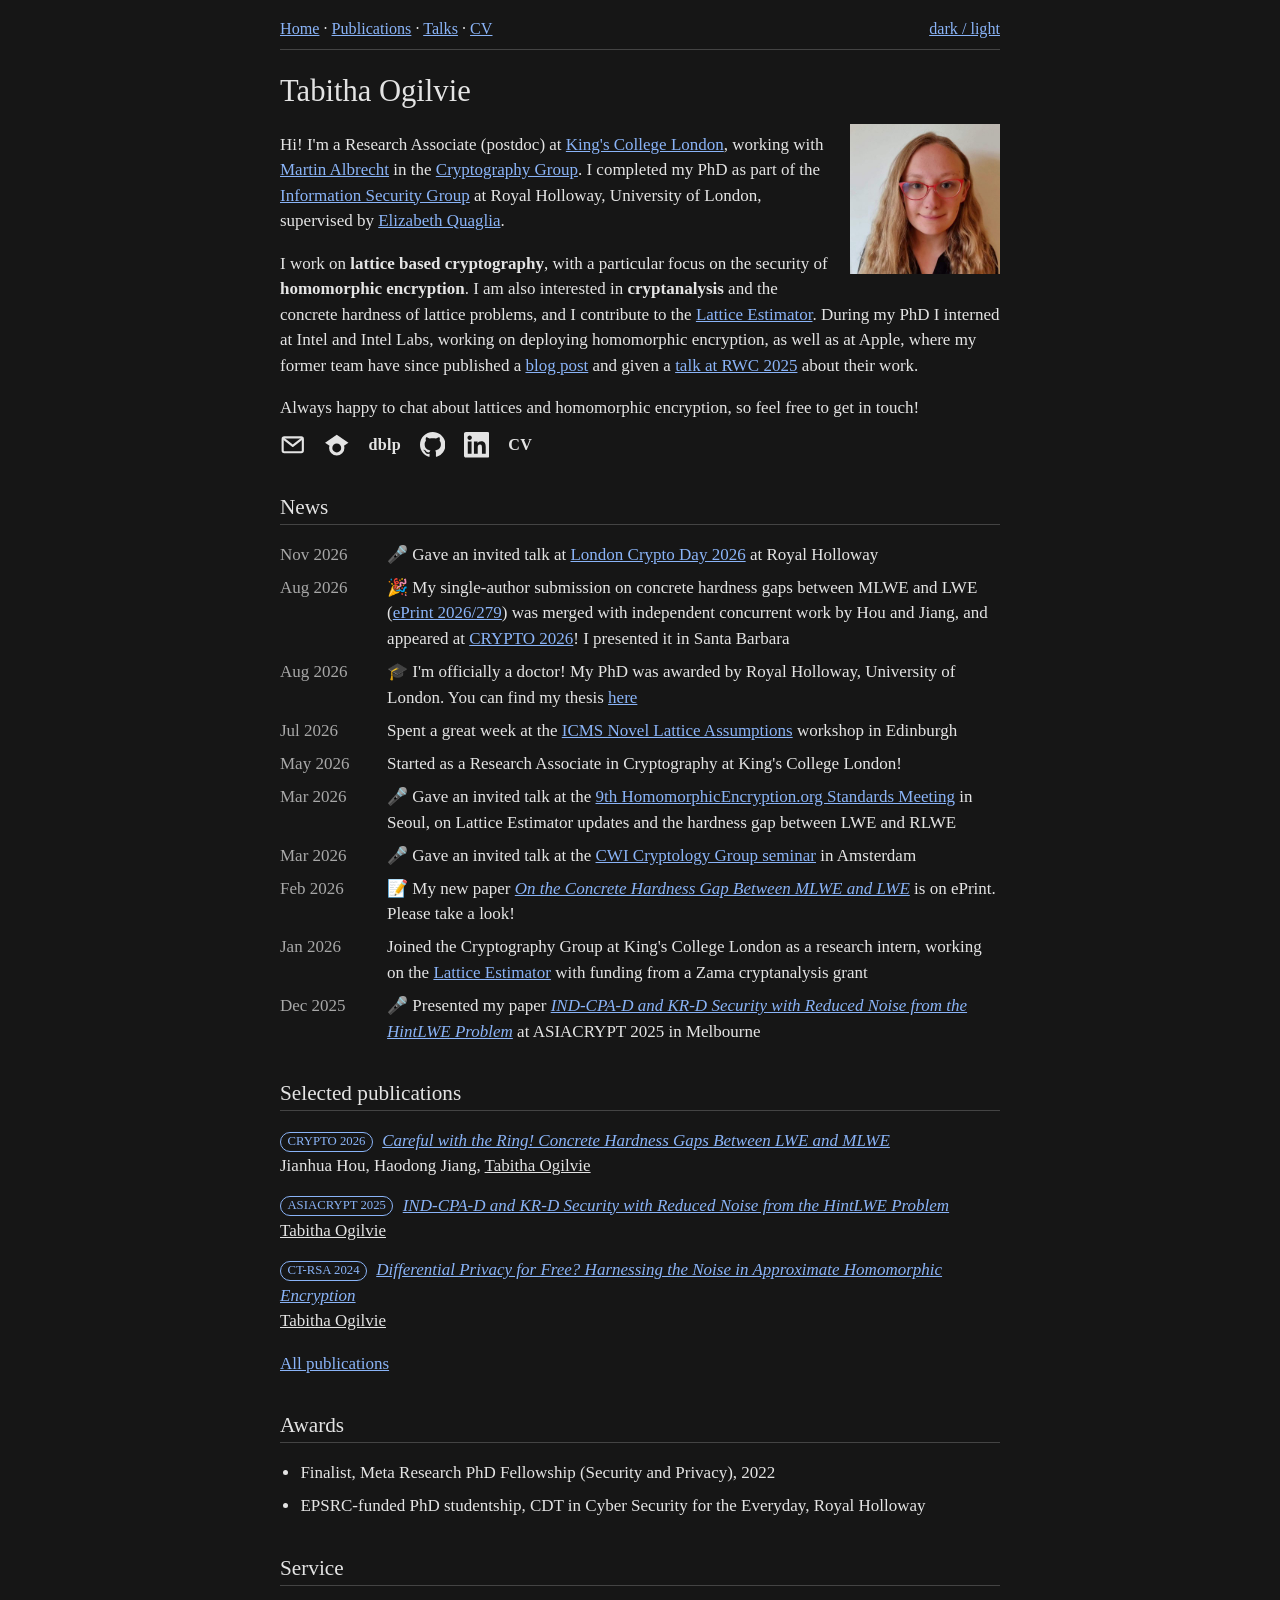
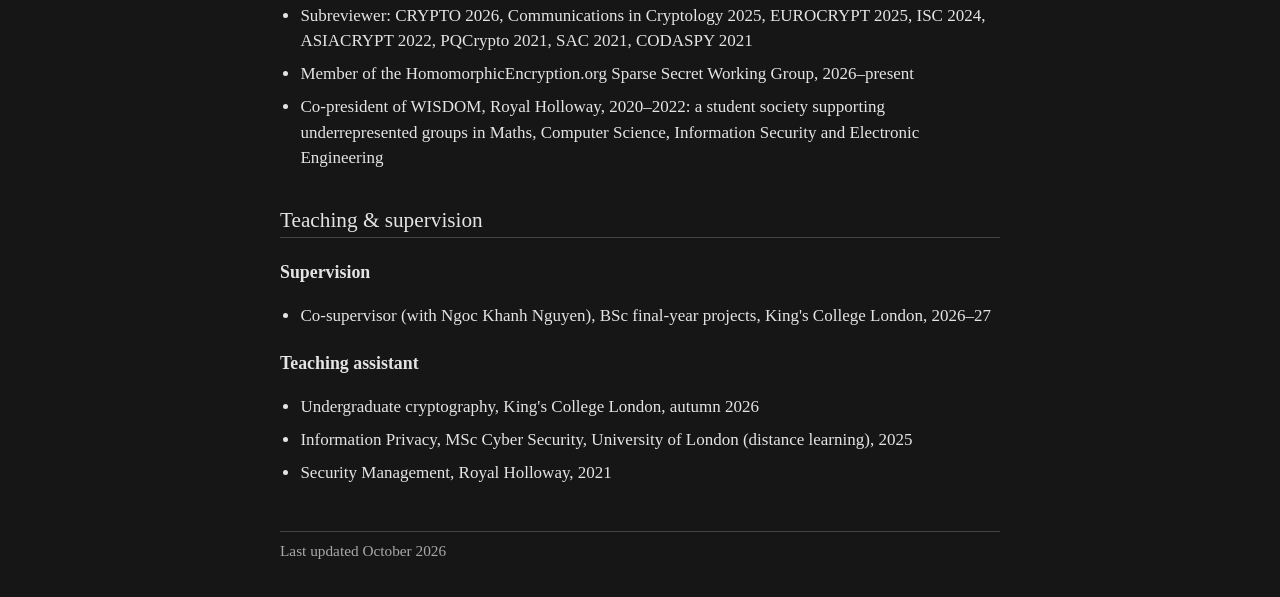
==== index.html @ 5a4b7d9f "Initial version of personal website" ====
<!DOCTYPE html>
<html lang="en">
<head>
  <meta charset="utf-8">
  <meta name="viewport" content="width=device-width, initial-scale=1">
  <title>Tabitha Ogilvie</title>
  <meta name="description" content="Tabitha Ogilvie, Research Associate in Cryptography at King's College London.">
  <script>
    try { var t = localStorage.getItem("theme"); if (t) document.documentElement.setAttribute("data-theme", t); } catch (e) {}
  </script>
  <link rel="stylesheet" href="style.css">
</head>
<body>

<nav>
  <span>
    <a href="index.html">Home</a> ·
    <a href="publications.html">Publications</a> ·
    <a href="talks.html">Talks</a> ·
    <a href="cv.pdf">CV</a>
  </span>
  <button type="button" id="theme-toggle">dark / light</button>
</nav>

<h1>Tabitha Ogilvie</h1>

<img class="photo" src="photo.jpg" width="150" height="150"
     alt="Tabitha Ogilvie">

<p>
  Hi! I'm a Research Associate (postdoc) at
  <a href="https://www.kcl.ac.uk/">King's College London</a>, working with
  <a href="https://malb.io/">Martin Albrecht</a> in the
  <a href="https://cryptographers.kcl.ac.uk/">Cryptography Group</a>.
  I completed my PhD as part of the
  <a href="https://www.royalholloway.ac.uk/research-and-education/subjects/information-security/">Information Security Group</a>
  at Royal Holloway, University of London, supervised by
  <a href="https://pure.royalholloway.ac.uk/en/persons/elizabeth-quaglia">Elizabeth Quaglia</a>.
</p>
<p>
  I work on <strong>lattice based cryptography</strong>, with a particular focus on the
  security of <strong>homomorphic encryption</strong>. I am also interested in
  <strong>cryptanalysis</strong> and the concrete hardness of lattice problems, and I contribute to the
  <a href="https://github.com/malb/lattice-estimator">Lattice Estimator</a>.
  During my PhD I interned at Intel and Intel Labs, working on deploying
  homomorphic encryption, as well as at Apple, where my former team have since
  published a <a href="https://machinelearning.apple.com/research/homomorphic-encryption">blog post</a>
  and given a <a href="https://youtu.be/goQA0dO0M7c">talk at RWC 2025</a> about their work.
</p>

<p class="contact">
  Always happy to chat about lattices and homomorphic encryption, so feel free to get in touch!
</p>
<p class="icons">
  <a id="email-link" href="#" title="Email" aria-label="Email" data-u="tabitha.l.ogilvie" data-d="gmail.com">
    <svg viewBox="0 0 24 24" aria-hidden="true" fill="none" stroke="currentColor" stroke-width="2" stroke-linejoin="round"><rect x="2.5" y="5" width="19" height="14" rx="1.5"/><path d="M3 6l9 7 9-7"/></svg>
  </a>
  <a href="https://scholar.google.com/citations?user=XEVjf0gAAAAJ" title="Google Scholar" aria-label="Google Scholar">
    <svg viewBox="0 0 24 24" aria-hidden="true" fill="currentColor"><path d="M12 2.5 1 10l4.2 2.9A7.2 7.2 0 0 0 4.8 15a7.2 7.2 0 0 0 14.4 0c0-.7-.1-1.4-.4-2.1L23 10z"/><circle cx="12" cy="15" r="4.2" fill="var(--bg)"/></svg>
  </a>
  <a href="https://dblp.org/pid/281/6077" title="dblp" aria-label="dblp" class="text-icon">dblp</a>
  <a href="https://github.com/TabOg" title="GitHub" aria-label="GitHub">
    <svg viewBox="0 0 16 16" aria-hidden="true" fill="currentColor"><path d="M8 0C3.58 0 0 3.58 0 8c0 3.54 2.29 6.53 5.47 7.59.4.07.55-.17.55-.38 0-.19-.01-.82-.01-1.49-2.01.37-2.53-.49-2.69-.94-.09-.23-.48-.94-.82-1.13-.28-.15-.68-.52-.01-.53.63-.01 1.08.58 1.23.82.72 1.21 1.87.87 2.33.66.07-.52.28-.87.51-1.07-1.78-.2-3.64-.89-3.64-3.95 0-.87.31-1.59.82-2.15-.08-.2-.36-1.02.08-2.12 0 0 .67-.21 2.2.82.64-.18 1.32-.27 2-.27.68 0 1.36.09 2 .27 1.53-1.04 2.2-.82 2.2-.82.44 1.1.16 1.92.08 2.12.51.56.82 1.27.82 2.15 0 3.07-1.87 3.75-3.65 3.95.29.25.54.73.54 1.48 0 1.07-.01 1.93-.01 2.2 0 .21.15.46.55.38A8.013 8.013 0 0016 8c0-4.42-3.58-8-8-8z"/></svg>
  </a>
  <a href="https://uk.linkedin.com/in/tabitha-ogilvie-12b658196" title="LinkedIn" aria-label="LinkedIn">
    <svg viewBox="0 0 24 24" aria-hidden="true" fill="currentColor"><path d="M20.447 20.452h-3.554v-5.569c0-1.328-.027-3.037-1.852-3.037-1.853 0-2.136 1.445-2.136 2.939v5.667H9.351V9h3.414v1.561h.046c.477-.9 1.637-1.85 3.37-1.85 3.601 0 4.267 2.37 4.267 5.455v6.286zM5.337 7.433c-1.144 0-2.063-.926-2.063-2.065 0-1.138.92-2.063 2.063-2.063 1.14 0 2.064.925 2.064 2.063 0 1.139-.925 2.065-2.064 2.065zm1.782 13.019H3.555V9h3.564v11.452zM22.225 0H1.771C.792 0 0 .774 0 1.729v20.542C0 23.227.792 24 1.771 24h20.451C23.2 24 24 23.227 24 22.271V1.729C24 .774 23.2 0 22.222 0h.003z"/></svg>
  </a>
  <a href="cv.pdf" title="CV" aria-label="CV (PDF)" class="text-icon">CV</a>
</p>

<h2>News</h2>
<ul class="news">
  <li><span class="date">Nov 2026</span>
    <span data-until="2026-11-06"><span class="badge">upcoming</span> I'll be giving an invited talk at <a href="https://sites.google.com/view/london-crypto-day/lcd2026">London Crypto Day 2026</a> on 6 November. Come say hi! 👋</span>
    <span data-from="2026-11-07">🎤 Gave an invited talk at <a href="https://sites.google.com/view/london-crypto-day/lcd2026">London Crypto Day 2026</a> at Royal Holloway</span></li>
  <li><span class="date">Aug 2026</span>
    <span>🎉 My single-author submission on concrete hardness gaps between MLWE and LWE (<a href="https://eprint.iacr.org/2026/279">ePrint 2026/279</a>) was merged with independent concurrent work by Hou and Jiang, and appeared at <a href="https://link.springer.com/chapter/10.1007/978-3-032-35377-1_15">CRYPTO 2026</a>! I presented it in Santa Barbara</span></li>
  <li><span class="date">Aug 2026</span>
    <span>🎓 I'm officially a doctor! My PhD was awarded by Royal Holloway, University of London. You can find my thesis <a href="https://pure.royalholloway.ac.uk/en/publications/on-the-security-and-privacy-of-approximate-homomorphic-encryption/">here</a></span></li>
  <li><span class="date">Jul 2026</span>
    <span>Spent a great week at the <a href="https://icms.ac.uk/activities/workshop/novel-lattice-assumptions/">ICMS Novel Lattice Assumptions</a> workshop in Edinburgh</span></li>
  <li><span class="date">May 2026</span>
    <span>Started as a Research Associate in Cryptography at King's College London!</span></li>
  <li><span class="date">Mar 2026</span>
    <span>🎤 Gave an invited talk at the <a href="https://homomorphicencryption.org/9th-homomorphicencryption-org-standards-meeting/">9th HomomorphicEncryption.org Standards Meeting</a> in Seoul, on Lattice Estimator updates and the hardness gap between LWE and RLWE</span></li>
  <li><span class="date">Mar 2026</span>
    <span>🎤 Gave an invited talk at the <a href="https://projects.cwi.nl/crypto/internalseminar.php?y=2026">CWI Cryptology Group seminar</a> in Amsterdam</span></li>
  <li><span class="date">Feb 2026</span>
    <span>📝 My new paper <a href="https://eprint.iacr.org/2026/279"><em>On the Concrete Hardness Gap Between MLWE and LWE</em></a> is on ePrint. Please take a look!</span></li>
  <li><span class="date">Jan 2026</span>
    <span>Joined the Cryptography Group at King's College London as a research intern, working on the <a href="https://github.com/malb/lattice-estimator">Lattice Estimator</a> with funding from a Zama cryptanalysis grant</span></li>
  <li><span class="date">Dec 2025</span>
    <span>🎤 Presented my paper <a href="https://eprint.iacr.org/2025/1618"><em>IND-CPA-D and KR-D Security with Reduced Noise from the HintLWE Problem</em></a> at ASIACRYPT 2025 in Melbourne</span></li>
</ul>

<h2>Selected publications</h2>
<ul class="selected">
  <li><span class="badge venue">CRYPTO 2026</span>
    <a href="https://link.springer.com/chapter/10.1007/978-3-032-35377-1_15"><em>Careful with the Ring! Concrete Hardness Gaps Between LWE and MLWE</em></a><br>
    Jianhua Hou, Haodong Jiang, <u>Tabitha Ogilvie</u></li>
  <li><span class="badge venue">ASIACRYPT 2025</span>
    <a href="https://eprint.iacr.org/2025/1618"><em>IND-CPA-D and KR-D Security with Reduced Noise from the HintLWE Problem</em></a><br>
    <u>Tabitha Ogilvie</u></li>
  <li><span class="badge venue">CT-RSA 2024</span>
    <a href="https://eprint.iacr.org/2023/701"><em>Differential Privacy for Free? Harnessing the Noise in Approximate Homomorphic Encryption</em></a><br>
    <u>Tabitha Ogilvie</u></li>
</ul>
<p><a href="publications.html">All publications</a></p>

<h2>Awards</h2>
<ul>
  <li>Finalist, Meta Research PhD Fellowship (Security and Privacy), 2022</li>
  <li>EPSRC-funded PhD studentship, CDT in Cyber Security for the Everyday, Royal Holloway</li>
</ul>

<h2>Service</h2>
<ul>
  <li>Subreviewer: CRYPTO 2026, Communications in Cryptology 2025, EUROCRYPT 2025,
    ISC 2024, ASIACRYPT 2022, PQCrypto 2021, SAC 2021, CODASPY 2021</li>
  <li>Member of the HomomorphicEncryption.org Sparse Secret Working Group, 2026–present</li>
  <li>Co-president of WISDOM, Royal Holloway, 2020–2022: a student society
    supporting underrepresented groups in Maths, Computer Science,
    Information Security and Electronic Engineering</li>
</ul>

<h2>Teaching &amp; supervision</h2>
<h3>Supervision</h3>
<ul>
  <li>Co-supervisor (with Ngoc Khanh Nguyen), BSc final-year projects, King's College London, 2026–27</li>
</ul>
<h3>Teaching assistant</h3>
<ul>
  <li>Undergraduate cryptography, King's College London, autumn 2026</li>
  <li>Information Privacy, MSc Cyber Security, University of London (distance learning), 2025</li>
  <li>Security Management, Royal Holloway, 2021</li>
</ul>

<footer>
  Last updated October 2026
</footer>

<script>
  document.getElementById("theme-toggle").addEventListener("click", function () {
    var root = document.documentElement;
    var cur = root.getAttribute("data-theme") || "dark";
    var next = cur === "dark" ? "light" : "dark";
    root.setAttribute("data-theme", next);
    try { localStorage.setItem("theme", next); } catch (err) {}
  });
  // assemble the email address on click so it isn't sitting in the page source
  document.getElementById("email-link").addEventListener("click", function (e) {
    e.preventDefault();
    window.location.href = "mailto:" + this.dataset.u + "@" + this.dataset.d;
  });
  // swap "upcoming" items for past-tense versions once the date has passed
  var today = new Date().toISOString().slice(0, 10);
  document.querySelectorAll("[data-until]").forEach(function (el) {
    if (today > el.getAttribute("data-until")) el.remove();
  });
  document.querySelectorAll("[data-from]").forEach(function (el) {
    if (today < el.getAttribute("data-from")) el.remove();
  });
</script>

</body>
</html>
---- style.css ----
:root {
  --fg: #e4e4e4;
  --muted: #a8a8a8;
  --bg: #161616;
  --link: #8ab4f8;
  --visited: #c3a6f0;
  --rule: #444;
  color-scheme: dark;
}

:root[data-theme="light"] {
  --fg: #111;
  --muted: #555;
  --bg: #fff;
  --link: #0645ad;
  --visited: #5a3696;
  --rule: #ccc;
  color-scheme: light;
}

body {
  overflow-wrap: anywhere;
  max-width: 720px;
  margin: 0 auto;
  padding: 1em 16px 2em;
  font-family: Georgia, "Times New Roman", serif;
  font-size: 17px;
  line-height: 1.5;
  color: var(--fg);
  background: var(--bg);
}

a { color: var(--link); }
a:visited { color: var(--visited); }

nav {
  display: flex;
  justify-content: space-between;
  align-items: baseline;
  gap: 1em;
  font-size: 0.95em;
  padding-bottom: 0.5em;
  border-bottom: 1px solid var(--rule);
}

h1 { font-size: 1.8em; font-weight: normal; margin: 0.6em 0 0.3em; }
h2 {
  font-size: 1.25em;
  font-weight: normal;
  margin: 1.6em 0 0.5em;
  border-bottom: 1px solid var(--rule);
}
h3 { font-size: 1.05em; margin: 1.2em 0 0.4em; }

img { max-width: 100%; height: auto; }

.photo {
  float: right;
  width: 150px;
  margin: 0 0 1em 1.2em;
}

.contact { clear: both; }
.icons { display: flex; gap: 1.1em; align-items: center; margin-top: -0.3em; }
.icons a { color: var(--fg); text-decoration: none; }
.icons a:hover { color: var(--link); }
.icons svg { width: 1.5em; height: 1.5em; display: block; }
.icons .text-icon { font-weight: bold; font-size: 0.95em; letter-spacing: 0.02em; }

ul { padding-left: 1.2em; }
li { margin-bottom: 0.45em; }

.news { list-style: none; padding-left: 0; }
.news li { display: flex; gap: 0.8em; }
.news .date { flex: 0 0 5.5em; color: var(--muted); }

.pubs { padding-left: 1.2em; }
.pubs li { margin-bottom: 0.9em; }
.title { font-style: italic; }
.note, .muted { color: var(--muted); font-size: 0.93em; }

footer {
  margin-top: 3em;
  padding-top: 0.5em;
  border-top: 1px solid var(--rule);
  font-size: 0.9em;
  color: var(--muted);
}

#theme-toggle {
  background: none;
  border: none;
  padding: 0;
  font: inherit;
  color: var(--link);
  text-decoration: underline;
  cursor: pointer;
}

.badge {
  display: inline-block;
  font-size: 0.75em;
  line-height: 1.4;
  padding: 0 0.5em;
  border: 1px solid var(--link);
  border-radius: 0.8em;
  color: var(--link);
  vertical-align: 0.1em;
}

.selected { list-style: none; padding-left: 0; }
.selected li { margin-bottom: 0.8em; }
.badge.venue { margin-right: 0.4em; }

@media (max-width: 480px) {
  body { font-size: 16px; }
  .photo { width: 110px; }
  .news li { display: block; }
  .news .date { display: block; }
}
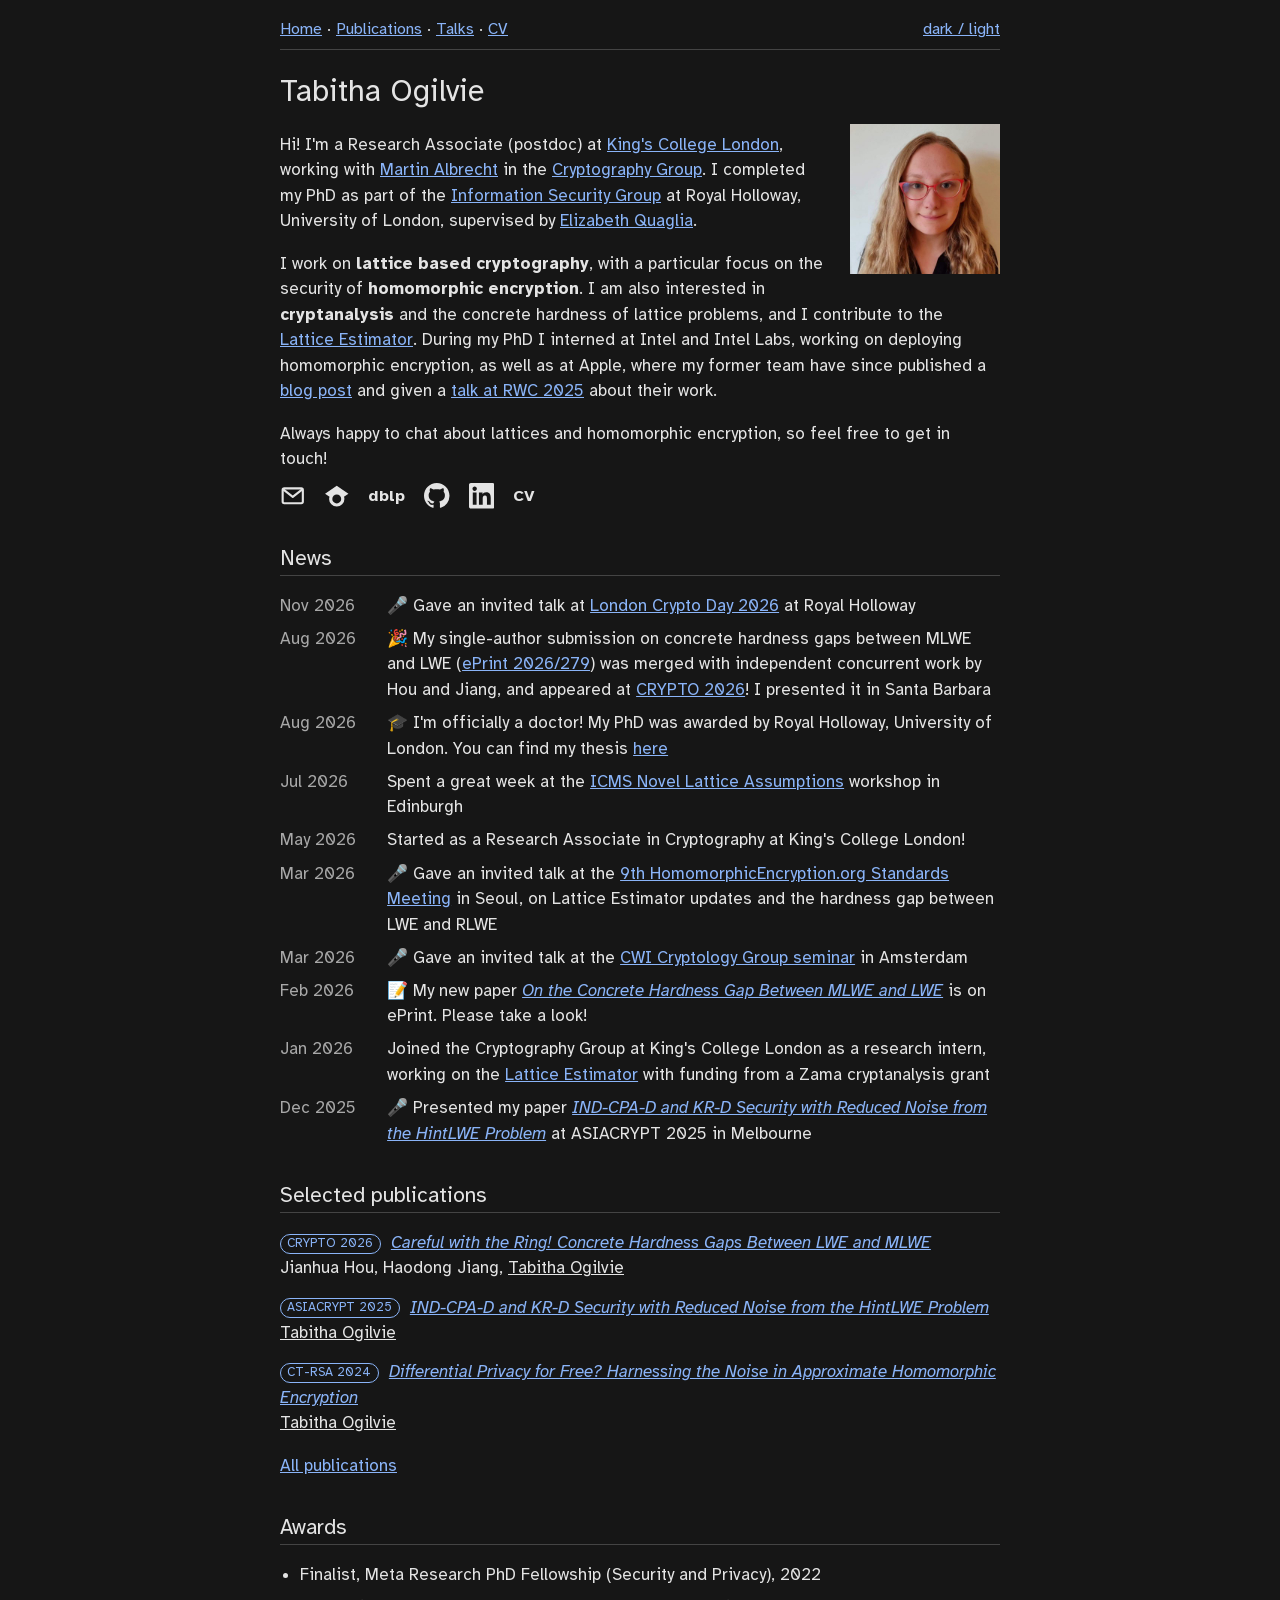
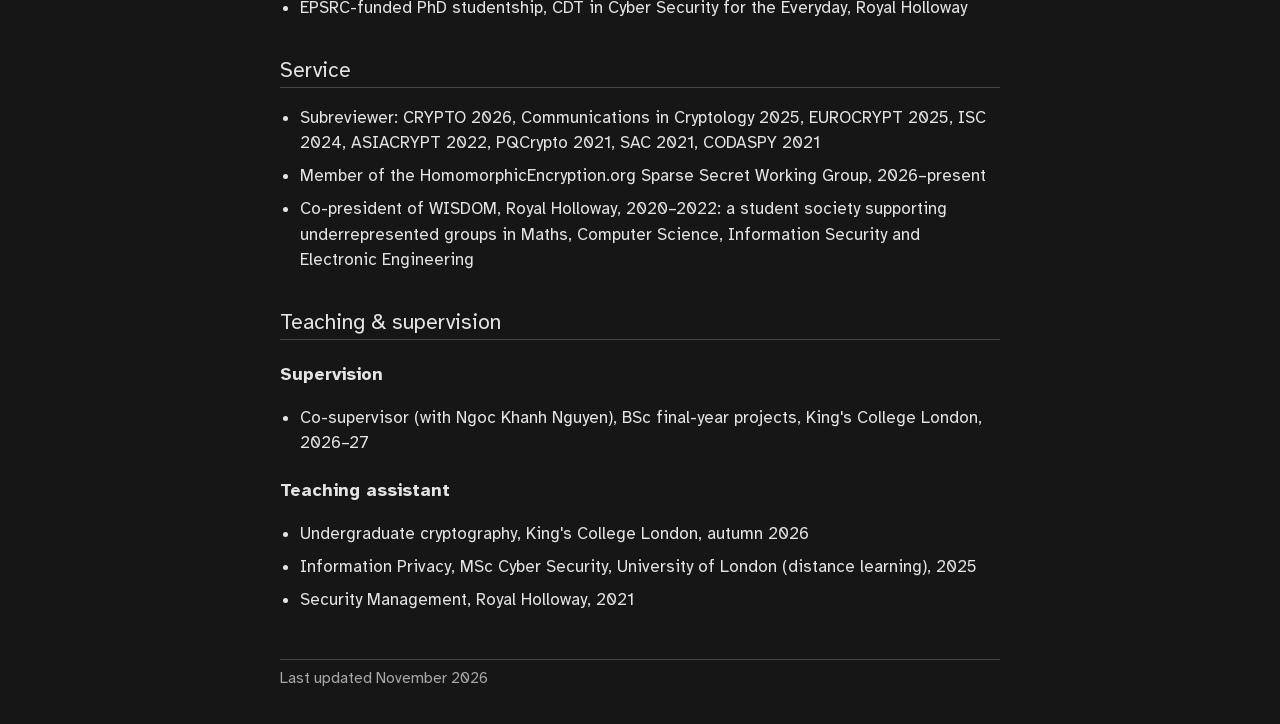
==== commit 2b64fb40: "Change font" ====
--- a/index.html
+++ b/index.html
@@ -136,7 +136,7 @@
 </ul>
 
 <footer>
-  Last updated October 2026
+  Last updated November 2026
 </footer>
 
 <script>
--- a/style.css
+++ b/style.css
@@ -1,3 +1,35 @@
+@font-face {
+  font-family: "Atkinson Hyperlegible";
+  src: url("fonts/atkinson-regular.woff2") format("woff2");
+  font-weight: 400;
+  font-style: normal;
+  font-display: swap;
+}
+
+@font-face {
+  font-family: "Atkinson Hyperlegible";
+  src: url("fonts/atkinson-bold.woff2") format("woff2");
+  font-weight: 700;
+  font-style: normal;
+  font-display: swap;
+}
+
+@font-face {
+  font-family: "Atkinson Hyperlegible";
+  src: url("fonts/atkinson-italic.woff2") format("woff2");
+  font-weight: 400;
+  font-style: italic;
+  font-display: swap;
+}
+
+@font-face {
+  font-family: "Atkinson Hyperlegible";
+  src: url("fonts/atkinson-bolditalic.woff2") format("woff2");
+  font-weight: 700;
+  font-style: italic;
+  font-display: swap;
+}
+
 :root {
   --fg: #e4e4e4;
   --muted: #a8a8a8;
@@ -23,7 +55,7 @@
   max-width: 720px;
   margin: 0 auto;
   padding: 1em 16px 2em;
-  font-family: Georgia, "Times New Roman", serif;
+  font-family: "Atkinson Hyperlegible", system-ui, sans-serif;
   font-size: 17px;
   line-height: 1.5;
   color: var(--fg);
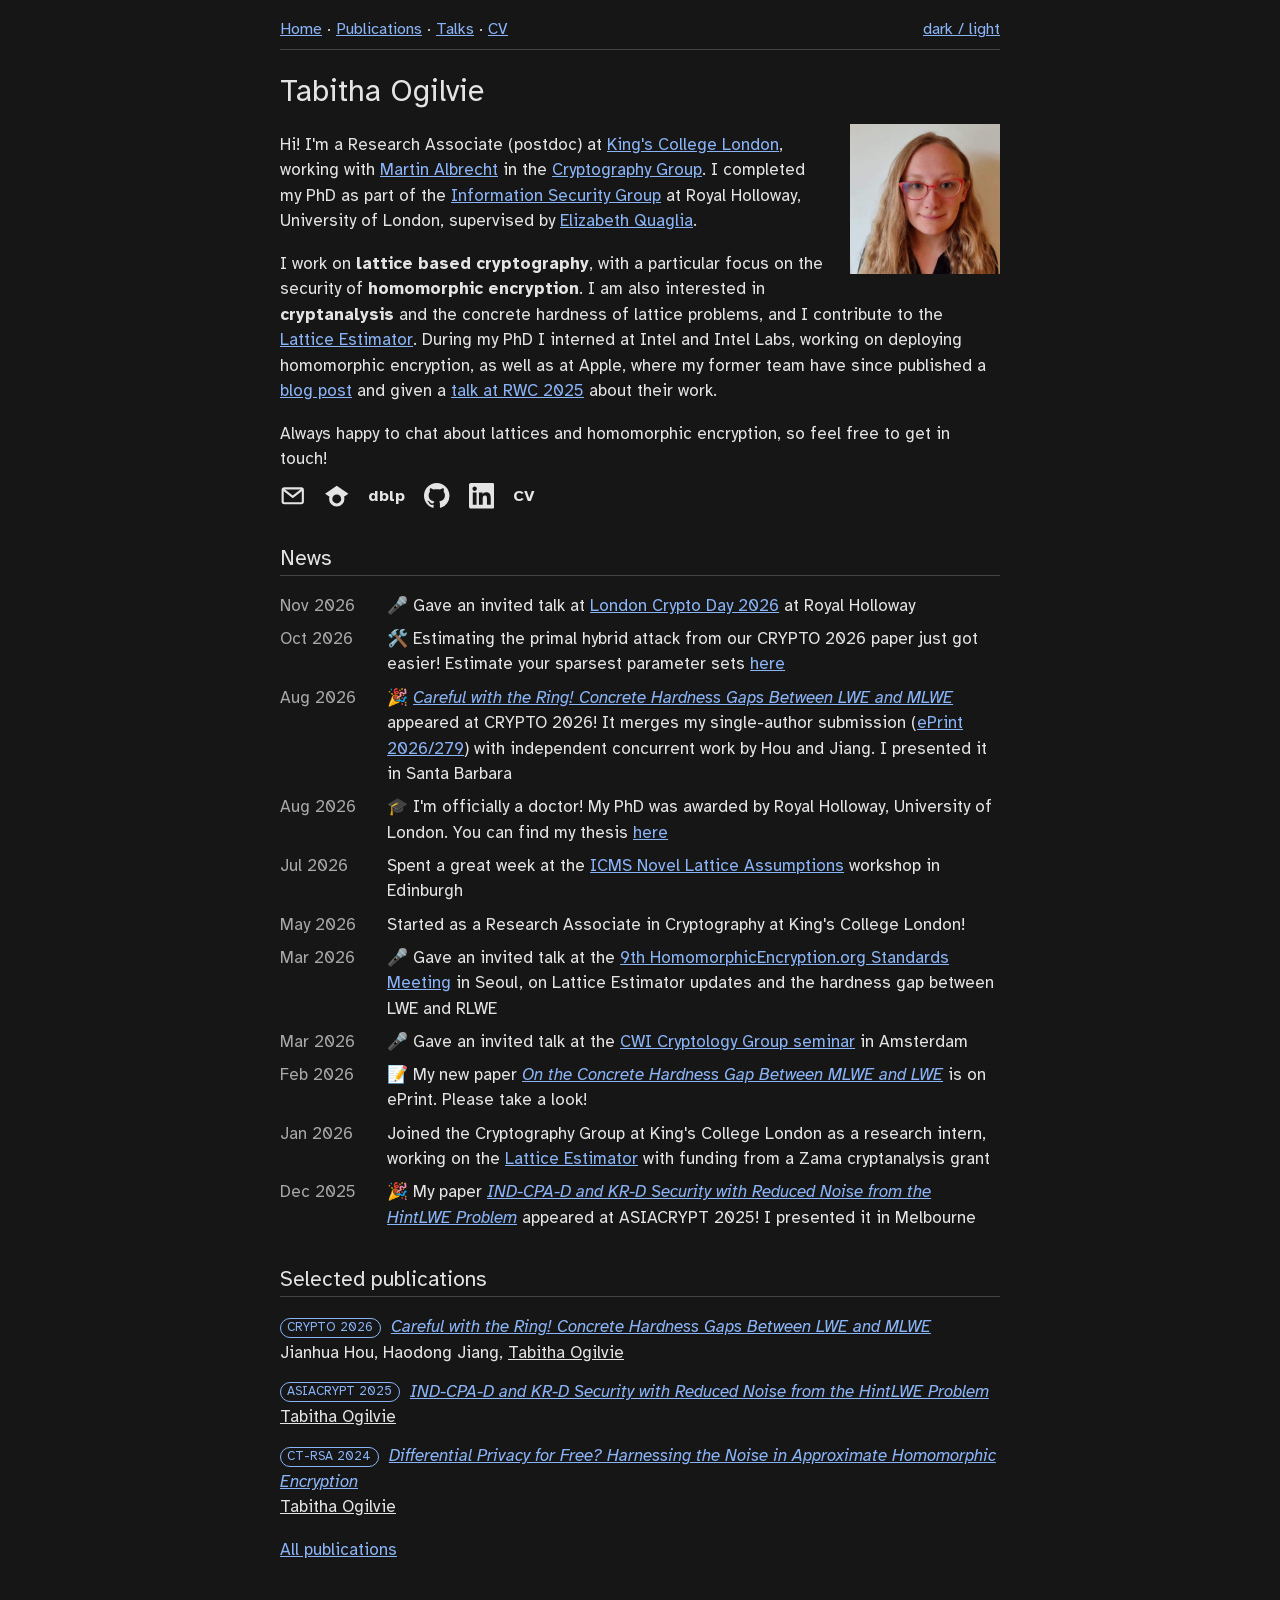
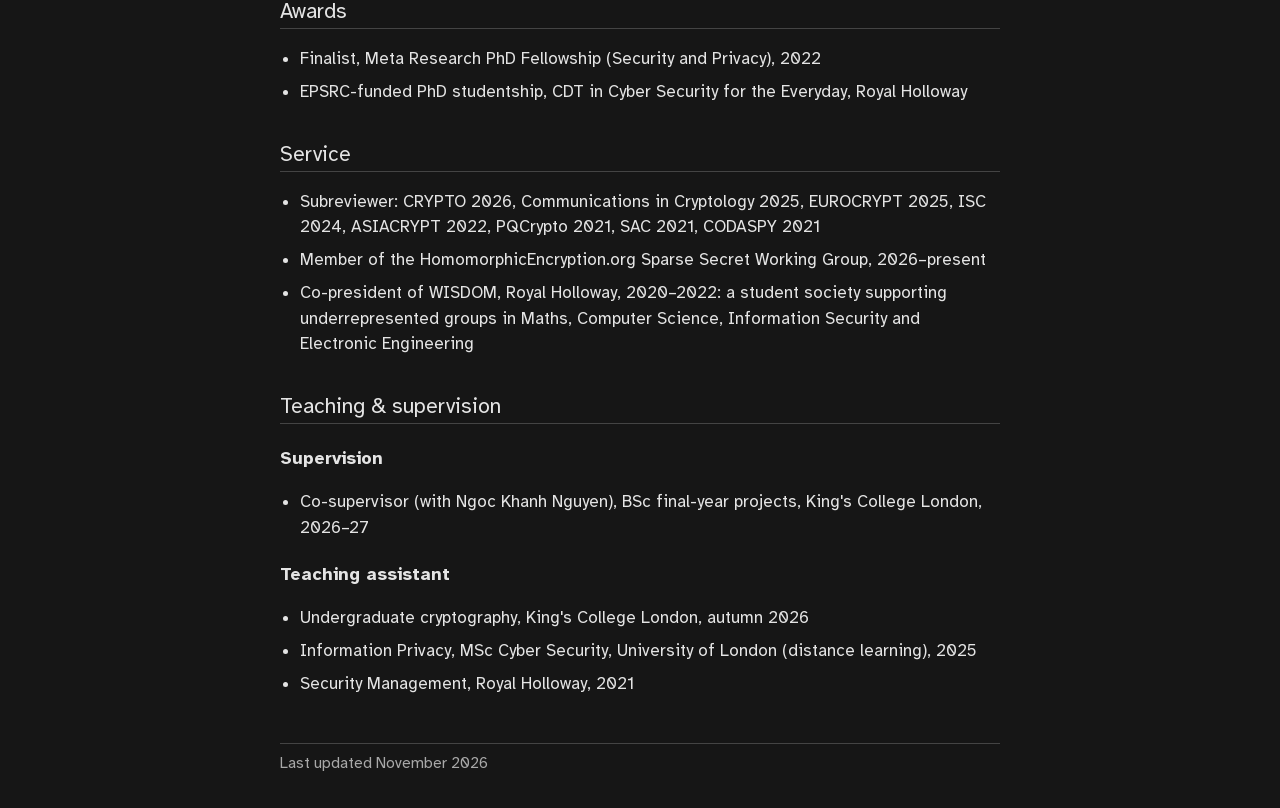
==== commit ce51d98f: "Add repo links" ====
--- a/index.html
+++ b/index.html
@@ -71,10 +71,12 @@
 <h2>News</h2>
 <ul class="news">
   <li><span class="date">Nov 2026</span>
-    <span data-until="2026-11-06"><span class="badge">upcoming</span> I'll be giving an invited talk at <a href="https://sites.google.com/view/london-crypto-day/lcd2026">London Crypto Day 2026</a> on 6 November. Come say hi! 👋</span>
+    <span data-until="2026-11-06"><span class="badge">upcoming</span> 🎤 I'll be giving an invited talk at <a href="https://sites.google.com/view/london-crypto-day/lcd2026">London Crypto Day 2026</a> on 6 November. Come say hi! 👋</span>
     <span data-from="2026-11-07">🎤 Gave an invited talk at <a href="https://sites.google.com/view/london-crypto-day/lcd2026">London Crypto Day 2026</a> at Royal Holloway</span></li>
+  <li><span class="date">Oct 2026</span>
+    <span>🛠️ Estimating the primal hybrid attack from our CRYPTO 2026 paper just got easier! Estimate your sparsest parameter sets <a href="https://github.com/TabOg/mlwe-hybrids/tree/master/PrimalHybrid">here</a></span></li>
   <li><span class="date">Aug 2026</span>
-    <span>🎉 My single-author submission on concrete hardness gaps between MLWE and LWE (<a href="https://eprint.iacr.org/2026/279">ePrint 2026/279</a>) was merged with independent concurrent work by Hou and Jiang, and appeared at <a href="https://link.springer.com/chapter/10.1007/978-3-032-35377-1_15">CRYPTO 2026</a>! I presented it in Santa Barbara</span></li>
+    <span>🎉 <a href="https://link.springer.com/chapter/10.1007/978-3-032-35377-1_15"><em>Careful with the Ring! Concrete Hardness Gaps Between LWE and MLWE</em></a> appeared at CRYPTO 2026! It merges my single-author submission (<a href="https://eprint.iacr.org/2026/279">ePrint 2026/279</a>) with independent concurrent work by Hou and Jiang. I presented it in Santa Barbara</span></li>
   <li><span class="date">Aug 2026</span>
     <span>🎓 I'm officially a doctor! My PhD was awarded by Royal Holloway, University of London. You can find my thesis <a href="https://pure.royalholloway.ac.uk/en/publications/on-the-security-and-privacy-of-approximate-homomorphic-encryption/">here</a></span></li>
   <li><span class="date">Jul 2026</span>
@@ -90,7 +92,7 @@
   <li><span class="date">Jan 2026</span>
     <span>Joined the Cryptography Group at King's College London as a research intern, working on the <a href="https://github.com/malb/lattice-estimator">Lattice Estimator</a> with funding from a Zama cryptanalysis grant</span></li>
   <li><span class="date">Dec 2025</span>
-    <span>🎤 Presented my paper <a href="https://eprint.iacr.org/2025/1618"><em>IND-CPA-D and KR-D Security with Reduced Noise from the HintLWE Problem</em></a> at ASIACRYPT 2025 in Melbourne</span></li>
+    <span>🎉 My paper <a href="https://eprint.iacr.org/2025/1618"><em>IND-CPA-D and KR-D Security with Reduced Noise from the HintLWE Problem</em></a> appeared at ASIACRYPT 2025! I presented it in Melbourne</span></li>
 </ul>
 
 <h2>Selected publications</h2>
